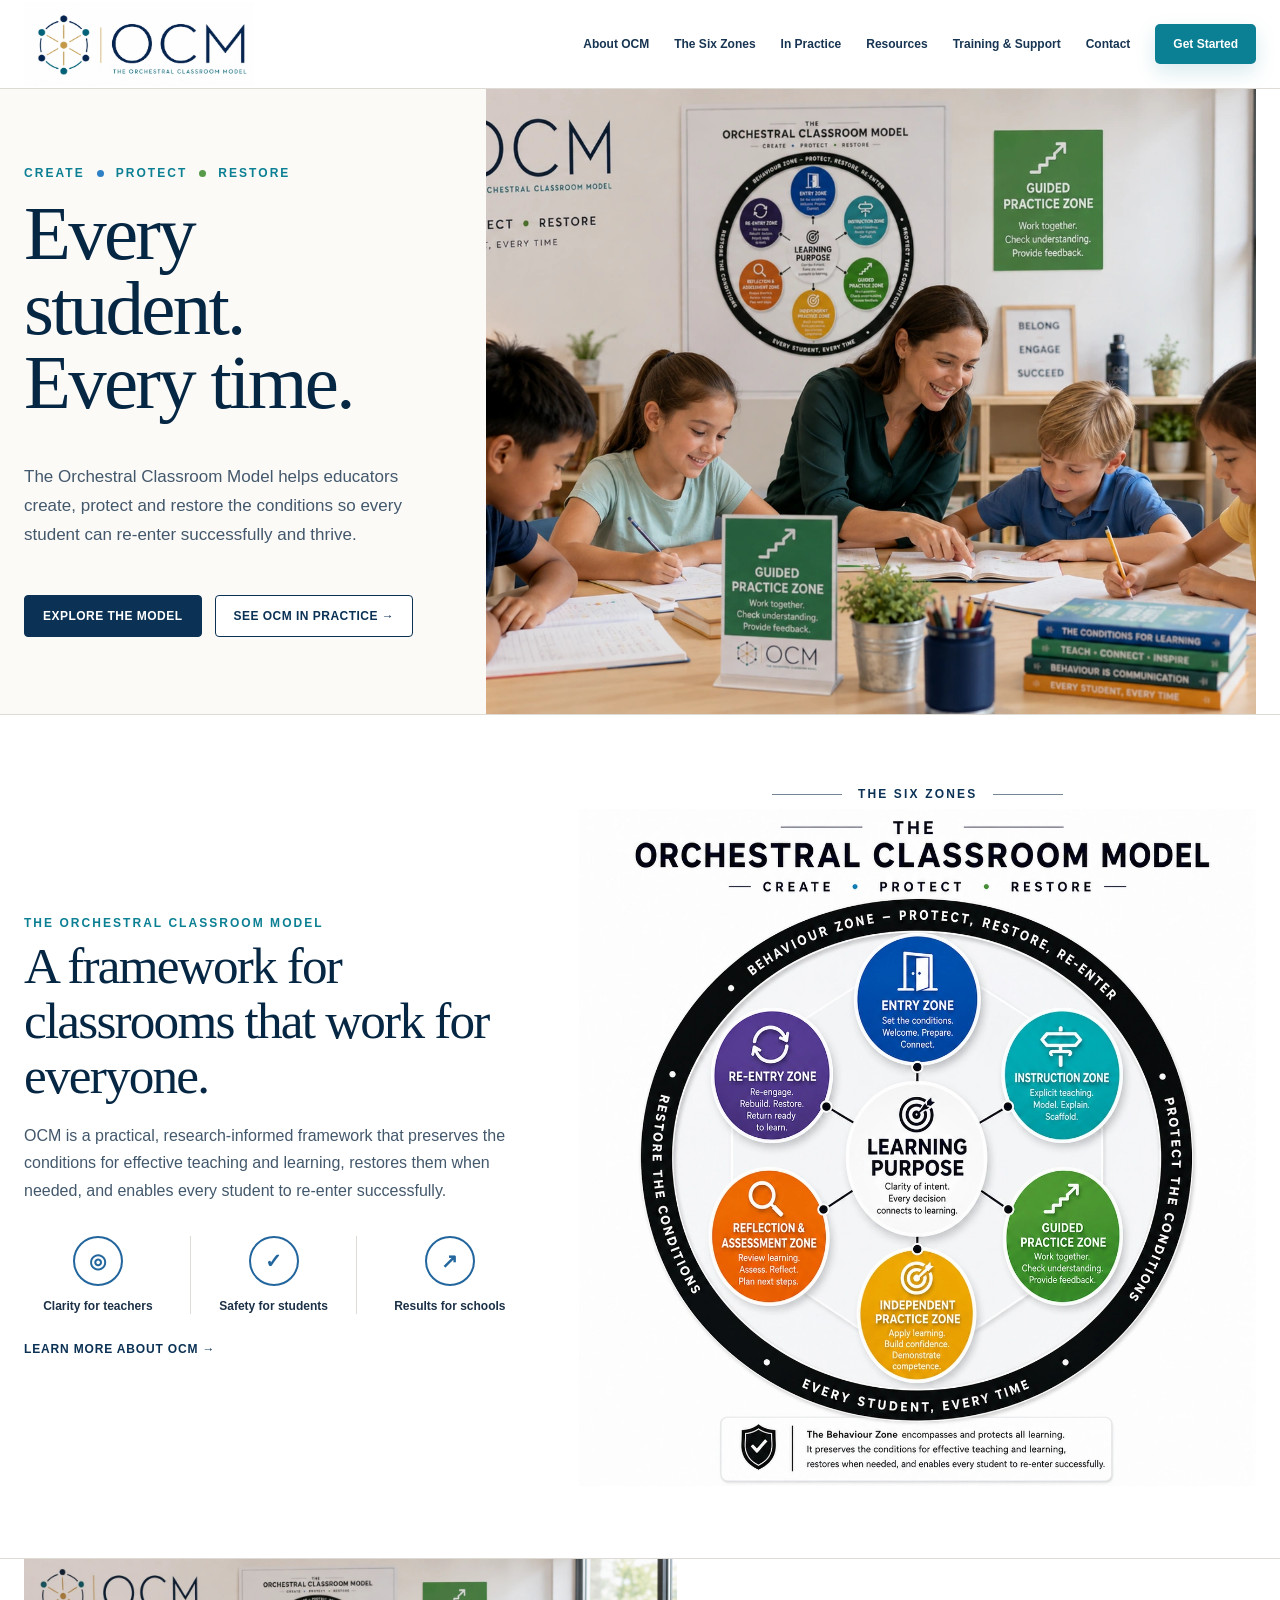
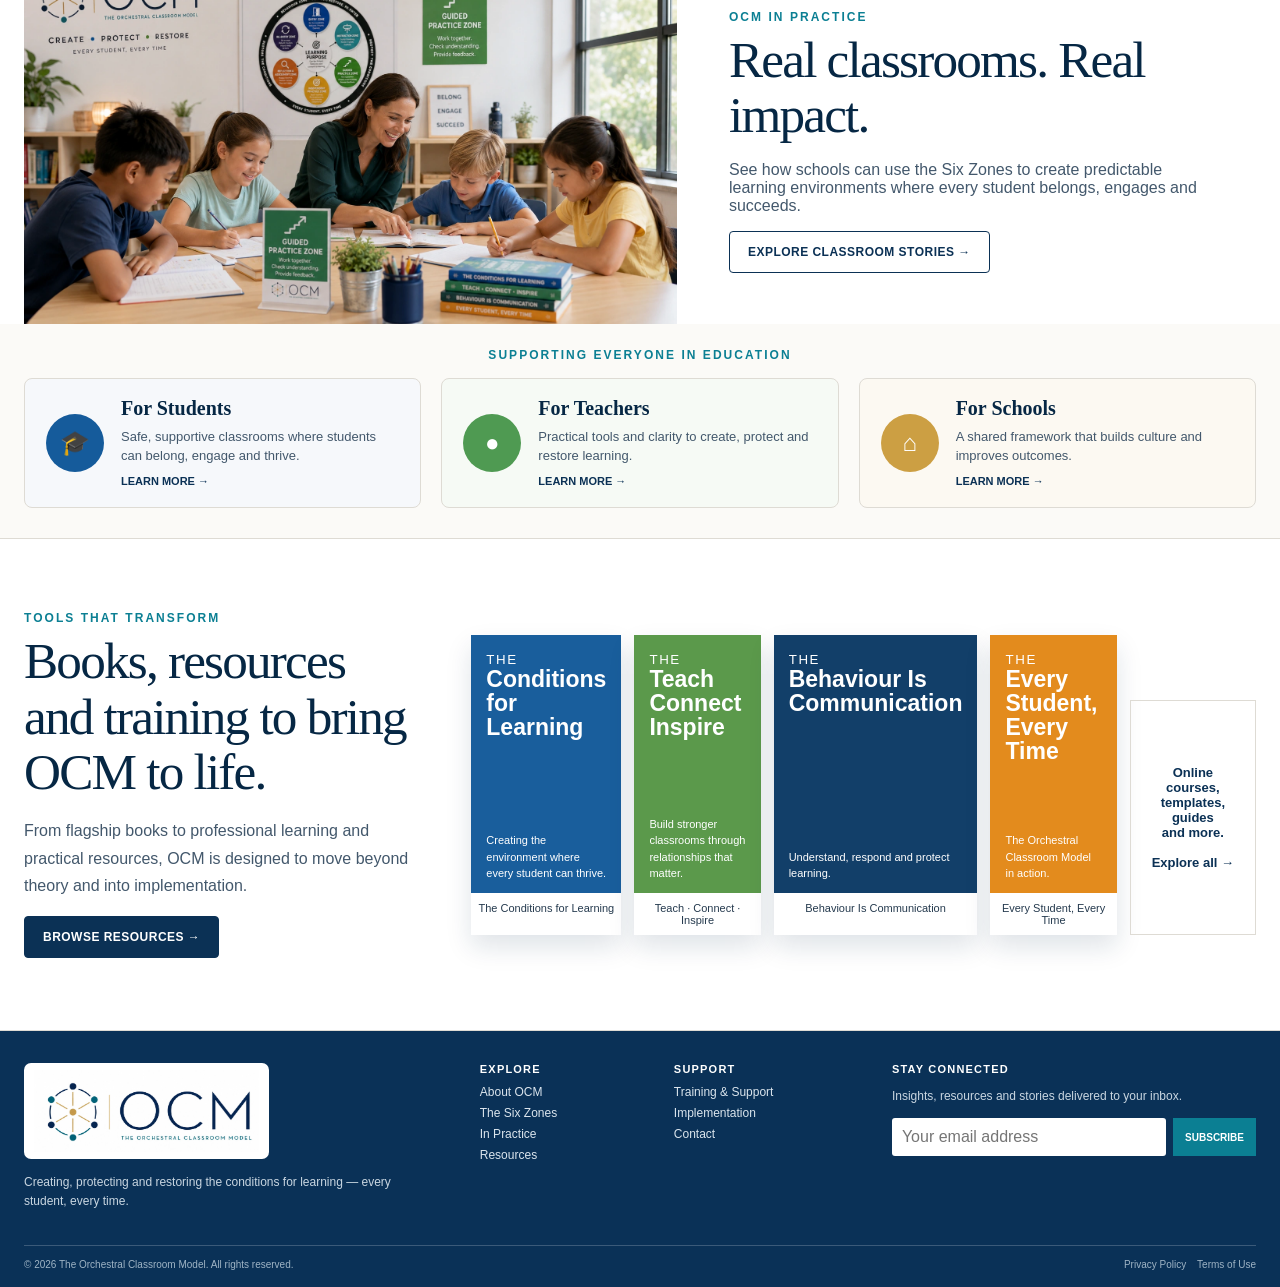
==== index.html @ ce997e11 "Add files via upload" ====
<!doctype html><html lang="en"><head><meta charset="utf-8"><meta name="viewport" content="width=device-width,initial-scale=1"><title>The Orchestral Classroom Model | OCM</title><meta name="description" content="The Orchestral Classroom Model"><link rel="stylesheet" href="styles.css"></head><body><header class="site-header"><div class="shell header-inner"><a class="brand" href="index.html"><img src="assets/logo-lockup.webp" alt="OCM – The Orchestral Classroom Model"></a><nav class="nav"><a href="about.html">About OCM</a><a href="zones.html">The Six Zones</a><a href="practice.html">In Practice</a><a href="resources.html">Resources</a><a href="training.html">Training &amp; Support</a><a href="contact.html">Contact</a><a class="nav-cta" href="contact.html">Get Started</a></nav></div></header><main>
<section class="hero"><div class="shell hero-grid"><div class="hero-copy"><div class="strap"><span>Create</span><i></i><span>Protect</span><i></i><span>Restore</span></div><h1>Every student.<br>Every time.</h1><p>The Orchestral Classroom Model helps educators create, protect and restore the conditions so every student can re-enter successfully and thrive.</p><div class="hero-actions"><a class="btn btn-primary" href="zones.html">Explore the model</a><a class="btn btn-secondary" href="practice.html">See OCM in practice →</a></div></div><div class="hero-image"><img src="assets/classroom.webp" alt="Teacher and students working together in the Guided Practice Zone"></div></div></section>
<section class="section"><div class="shell intro-grid"><div class="copy"><div class="kicker">The Orchestral Classroom Model</div><h2>A framework for classrooms that work for everyone.</h2><p>OCM is a practical, research-informed framework that preserves the conditions for effective teaching and learning, restores them when needed, and enables every student to re-enter successfully.</p><div class="principles"><div class="principle"><div class="round-icon">◎</div><strong>Clarity for teachers</strong></div><div class="principle"><div class="round-icon">✓</div><strong>Safety for students</strong></div><div class="principle"><div class="round-icon">↗</div><strong>Results for schools</strong></div></div><a class="text-link" href="about.html">Learn more about OCM →</a></div><div class="model-panel"><div class="model-title"><span></span>The Six Zones<span></span></div><img src="assets/model.webp" alt="The Orchestral Classroom Model diagram"></div></div></section>
<section class="practice"><div class="shell practice-grid"><div class="practice-image"><img src="assets/classroom.webp" alt="OCM in daily classroom practice"></div><div class="practice-copy"><div class="kicker">OCM in practice</div><h2>Real classrooms. Real impact.</h2><p>See how schools can use the Six Zones to create predictable learning environments where every student belongs, engages and succeeds.</p><a class="btn btn-secondary" href="practice.html">Explore classroom stories →</a></div></div></section>
<section class="audience"><div class="shell"><div class="kicker center-kicker">Supporting everyone in education</div><div class="aud-grid"><article class="aud-card"><div class="aud-icon">🎓</div><div><h3>For Students</h3><p>Safe, supportive classrooms where students can belong, engage and thrive.</p><a href="about.html">Learn more →</a></div></article><article class="aud-card"><div class="aud-icon">●</div><div><h3>For Teachers</h3><p>Practical tools and clarity to create, protect and restore learning.</p><a href="training.html">Learn more →</a></div></article><article class="aud-card"><div class="aud-icon">⌂</div><div><h3>For Schools</h3><p>A shared framework that builds culture and improves outcomes.</p><a href="training.html">Learn more →</a></div></article></div></div></section>
<section class="section"><div class="shell resources-grid"><div class="copy"><div class="kicker">Tools that transform</div><h2>Books, resources and training to bring OCM to life.</h2><p>From flagship books to professional learning and practical resources, OCM is designed to move beyond theory and into implementation.</p><a class="btn btn-primary" href="resources.html">Browse resources →</a></div><div class="books"><div class="book bluebook"><small>The</small><h3>Conditions<br>for Learning</h3><p>Creating the environment where every student can thrive.</p><span>The Conditions for Learning</span></div><div class="book greenbook"><small>The</small><h3>Teach<br>Connect<br>Inspire</h3><p>Build stronger classrooms through relationships that matter.</p><span>Teach · Connect · Inspire</span></div><div class="book navybook"><small>The</small><h3>Behaviour Is<br>Communication</h3><p>Understand, respond and protect learning.</p><span>Behaviour Is Communication</span></div><div class="book orangebook"><small>The</small><h3>Every Student,<br>Every Time</h3><p>The Orchestral Classroom Model in action.</p><span>Every Student, Every Time</span></div><div class="more-card"><strong>Online courses,<br>templates, guides<br>and more.<br><br>Explore all →</strong></div></div></div></section>
</main><footer class="footer"><div class="shell footer-top"><div><div class="footer-brand-logo"><img src="assets/logo-lockup.webp" alt="OCM logo"></div><p>Creating, protecting and restoring the conditions for learning — every student, every time.</p></div><div class="footer-links"><div><h4>Explore</h4><a href="about.html">About OCM</a><a href="zones.html">The Six Zones</a><a href="practice.html">In Practice</a><a href="resources.html">Resources</a></div><div><h4>Support</h4><a href="training.html">Training &amp; Support</a><a href="contact.html">Implementation</a><a href="contact.html">Contact</a></div></div><div><h4>Stay connected</h4><p>Insights, resources and stories delivered to your inbox.</p><div class="subscribe"><input aria-label="Email address" placeholder="Your email address"><button>Subscribe</button></div></div></div><div class="shell footer-bottom"><span>© 2026 The Orchestral Classroom Model. All rights reserved.</span><span>Privacy Policy &nbsp;&nbsp; Terms of Use</span></div></footer><script src="script.js"></script></body></html>
---- styles.css ----
:root{--navy:#0b3155;--navy2:#062744;--teal:#0b7f93;--blue:#155fa5;--green:#579a49;--gold:#c89a35;--orange:#e88722;--purple:#6b49a3;--ink:#1c3147;--body:#43586c;--muted:#6d7e8e;--cream:#faf8f4;--line:#dedbd4;--card:#fff;--max:1240px;--shadow:0 18px 44px rgba(9,44,76,.09)}
*{box-sizing:border-box}html{scroll-behavior:smooth}body{margin:0;font-family:Arial,Helvetica,sans-serif;color:var(--body);background:#fff;-webkit-font-smoothing:antialiased}img{display:block;max-width:100%}a{text-decoration:none;color:inherit}button,input,textarea{font:inherit}.shell{width:min(calc(100% - 48px),var(--max));margin:auto}.site-header{position:sticky;top:0;z-index:50;background:rgba(255,255,255,.97);backdrop-filter:blur(12px);border-bottom:1px solid var(--line)}.header-inner{min-height:88px;display:flex;align-items:center;justify-content:space-between;gap:28px}.brand img{width:230px;height:auto}.nav{display:flex;align-items:center;gap:25px;font-size:12px;font-weight:800;color:#173552}.nav a:hover{color:var(--teal)}.nav-cta{background:var(--teal);color:#fff!important;padding:13px 18px;border-radius:5px;box-shadow:0 8px 20px rgba(11,127,147,.16)}.menu{display:none;border:1px solid var(--line);background:#fff;color:var(--navy);padding:9px 12px;border-radius:6px;font-weight:800}.hero{background:linear-gradient(90deg,#fbfaf7 0 38%,#fff 38%);border-bottom:1px solid var(--line)}.hero-grid{display:grid;grid-template-columns:.75fr 1.25fr;min-height:625px}.hero-copy{display:flex;flex-direction:column;justify-content:center;padding:70px 58px 70px 0}.strap,.kicker{font-size:12px;text-transform:uppercase;letter-spacing:.17em;font-weight:900;color:var(--teal)}.strap{display:flex;gap:12px;align-items:center}.strap i{width:7px;height:7px;border-radius:50%;background:#2f80c5}.strap i:nth-of-type(2){background:var(--green)}h1,h2,h3{color:var(--navy2)}h1,h2{font-family:Georgia,'Times New Roman',serif;font-weight:500;letter-spacing:-.035em}h1{font-size:clamp(58px,6vw,88px);line-height:.97;margin:17px 0 24px}h2{font-size:clamp(38px,4vw,55px);line-height:1.08;margin:8px 0 18px}h3{margin:0 0 8px}.hero-copy p,.lead{font-size:17px;line-height:1.72}.hero-actions{display:flex;gap:13px;margin-top:28px}.btn{display:inline-flex;align-items:center;justify-content:center;gap:8px;padding:13px 18px;border-radius:4px;border:1px solid var(--navy);font-size:12px;font-weight:900;text-transform:uppercase;letter-spacing:.04em}.btn-primary{background:var(--navy);color:#fff}.btn-secondary{background:#fff;color:var(--navy)}.hero-image{overflow:hidden}.hero-image img{width:100%;height:100%;object-fit:cover;object-position:center}.section{padding:72px 0;border-bottom:1px solid var(--line)}.intro-grid{display:grid;grid-template-columns:.85fr 1.15fr;gap:55px;align-items:center}.copy p{font-size:16px;line-height:1.72}.principles{display:grid;grid-template-columns:repeat(3,1fr);margin:32px 0 25px}.principle{text-align:center;padding:0 18px;border-right:1px solid var(--line)}.principle:first-child{padding-left:0}.principle:last-child{border-right:0;padding-right:0}.round-icon{width:50px;height:50px;border:2px solid #23669d;border-radius:50%;display:grid;place-items:center;margin:0 auto 10px;font-weight:900;color:#23669d;font-size:20px}.principle strong{font-size:12px;color:var(--ink)}.text-link{font-size:12px;text-transform:uppercase;letter-spacing:.07em;font-weight:900;color:var(--navy)}.model-panel{text-align:center}.model-title{display:flex;align-items:center;justify-content:center;gap:16px;font-size:12px;text-transform:uppercase;letter-spacing:.18em;font-weight:900;color:var(--navy);margin-bottom:8px}.model-title span{display:block;width:70px;height:1px;background:#758596}.model-panel img{width:min(100%,700px);margin:auto;height:auto}.practice{padding:0;background:#fff}.practice-grid{display:grid;grid-template-columns:1.06fr .94fr;align-items:center}.practice-image{height:365px;overflow:hidden}.practice-image img{width:100%;height:100%;object-fit:cover}.practice-copy{padding:46px 52px}.audience{padding:24px 0 30px;background:#fbfaf7;border-bottom:1px solid var(--line)}.center-kicker{text-align:center;margin-bottom:16px}.aud-grid{display:grid;grid-template-columns:repeat(3,1fr);gap:20px}.aud-card{display:grid;grid-template-columns:auto 1fr;gap:17px;align-items:center;border:1px solid var(--line);border-radius:8px;padding:18px 21px;background:#fff}.aud-card:nth-child(1){background:#f6f8fb}.aud-card:nth-child(2){background:#f6faf5}.aud-card:nth-child(3){background:#fcf9f2}.aud-icon{width:58px;height:58px;border-radius:50%;display:grid;place-items:center;color:#fff;font-size:24px;font-weight:900}.aud-card:nth-child(1) .aud-icon{background:#155b9b}.aud-card:nth-child(2) .aud-icon{background:#4f9a52}.aud-card:nth-child(3) .aud-icon{background:#cc9f43}.aud-card h3{font-family:Georgia,serif;font-size:20px}.aud-card p{font-size:13px;line-height:1.45;margin:0 0 6px}.aud-card a{font-size:11px;text-transform:uppercase;font-weight:900;color:var(--navy)}.resources-grid{display:grid;grid-template-columns:.67fr 1.33fr;gap:52px;align-items:center}.books{display:grid;grid-template-columns:repeat(5,1fr);gap:13px;align-items:end}.book{min-height:300px;padding:17px 15px 13px;color:#fff;display:flex;flex-direction:column;box-shadow:0 12px 24px rgba(14,48,80,.13)}.book h3{color:#fff;font-size:23px;line-height:1.05}.book small{text-transform:uppercase;letter-spacing:.12em}.book p{font-size:11px;line-height:1.5;margin:auto 0 11px}.book span{font-size:11px;text-align:center;background:#fff;color:#253a4e;margin:0 -15px -13px;padding:9px 5px;min-height:42px}.bluebook{background:#195e9c}.greenbook{background:#5b994b}.navybook{background:#123f69}.orangebook{background:#e38b1d}.more-card{min-height:235px;border:1px solid var(--line);display:grid;place-items:center;text-align:center;padding:18px}.more-card strong{font-size:13px;color:var(--navy)}.support{background:#fbfaf7}.support-grid{display:grid;grid-template-columns:.9fr 1.1fr;gap:65px;align-items:center}.support-list{display:grid}.support-list div{display:grid;grid-template-columns:42px 1fr;border-top:1px solid var(--line);padding:15px 0}.support-list b{color:var(--teal)}.subhero{background:#fbfaf7;border-bottom:1px solid var(--line);padding:80px 0 62px}.subhero-inner{max-width:820px}.subhero h1{font-size:clamp(48px,6vw,76px);margin-bottom:17px}.cards-2{display:grid;grid-template-columns:repeat(2,1fr);gap:22px}.content-card{border:1px solid var(--line);border-radius:10px;padding:28px;background:#fff;box-shadow:0 8px 22px rgba(10,43,74,.04)}.zone-grid{display:grid;grid-template-columns:repeat(3,1fr);gap:20px}.zone{border:1px solid var(--line);border-top:5px solid var(--blue);padding:24px;background:#fff}.zone:nth-child(2){border-top-color:#13a8b1}.zone:nth-child(3){border-top-color:#58a349}.zone:nth-child(4){border-top-color:#d6a129}.zone:nth-child(5){border-top-color:#e57135}.zone:nth-child(6){border-top-color:#6a49a4}.zone p{font-size:14px;line-height:1.55}.contact-grid{display:grid;grid-template-columns:.8fr 1.2fr;gap:42px}.contact-form{display:grid;gap:14px}.contact-form input,.contact-form textarea{width:100%;padding:14px;border:1px solid #bfc8d0;border-radius:5px;background:#fff}.contact-form textarea{min-height:160px;resize:vertical}.footer{background:#0a3157;color:#fff;padding:32px 0 17px}.footer-top{display:grid;grid-template-columns:1.12fr 1fr 1fr;gap:48px;align-items:start}.footer-brand-logo{background:#fff;border-radius:7px;padding:7px 10px;width:245px;margin-bottom:14px}.footer-brand-logo img{width:100%;height:auto}.footer p{font-size:12px;line-height:1.6;color:#c9d6e1}.footer-links{display:grid;grid-template-columns:1fr 1fr;gap:24px}.footer h4{font-size:11px;text-transform:uppercase;letter-spacing:.11em;margin:0 0 10px}.footer a{font-size:12px;color:#dbe5ed;display:block;margin:7px 0}.subscribe{display:flex;gap:7px}.subscribe input{flex:1;min-width:0;padding:10px;border:0;border-radius:3px}.subscribe button{border:0;background:var(--teal);color:#fff;padding:10px 12px;font-size:10px;text-transform:uppercase;font-weight:900}.footer-bottom{border-top:1px solid rgba(255,255,255,.2);margin-top:22px;padding-top:13px;display:flex;justify-content:space-between;font-size:10px;color:#9fb4c5}
@media(max-width:1040px){.nav a:not(.nav-cta){display:none}.hero-grid,.intro-grid,.practice-grid,.resources-grid,.support-grid,.footer-top,.contact-grid{grid-template-columns:1fr}.hero{background:#fbfaf7}.hero-copy{padding-right:0}.hero-image{height:480px}.practice-image{height:420px}.books{grid-template-columns:repeat(3,1fr)}.footer-top{gap:28px}.zone-grid{grid-template-columns:repeat(2,1fr)}}
@media(max-width:700px){.shell{width:min(calc(100% - 28px),var(--max))}.header-inner{min-height:76px}.brand img{width:180px}.hero-grid{min-height:auto}.hero-copy{padding:52px 0}.hero h1{font-size:52px}.hero-image{height:340px}.hero-actions{flex-direction:column}.principles,.aud-grid,.books,.zone-grid,.cards-2{grid-template-columns:1fr}.principle{border-right:0;border-bottom:1px solid var(--line);padding:14px 0}.practice-copy{padding:38px 0}.footer-links{grid-template-columns:1fr 1fr}.footer-bottom{flex-direction:column;gap:7px}.subhero{padding:55px 0 45px}}
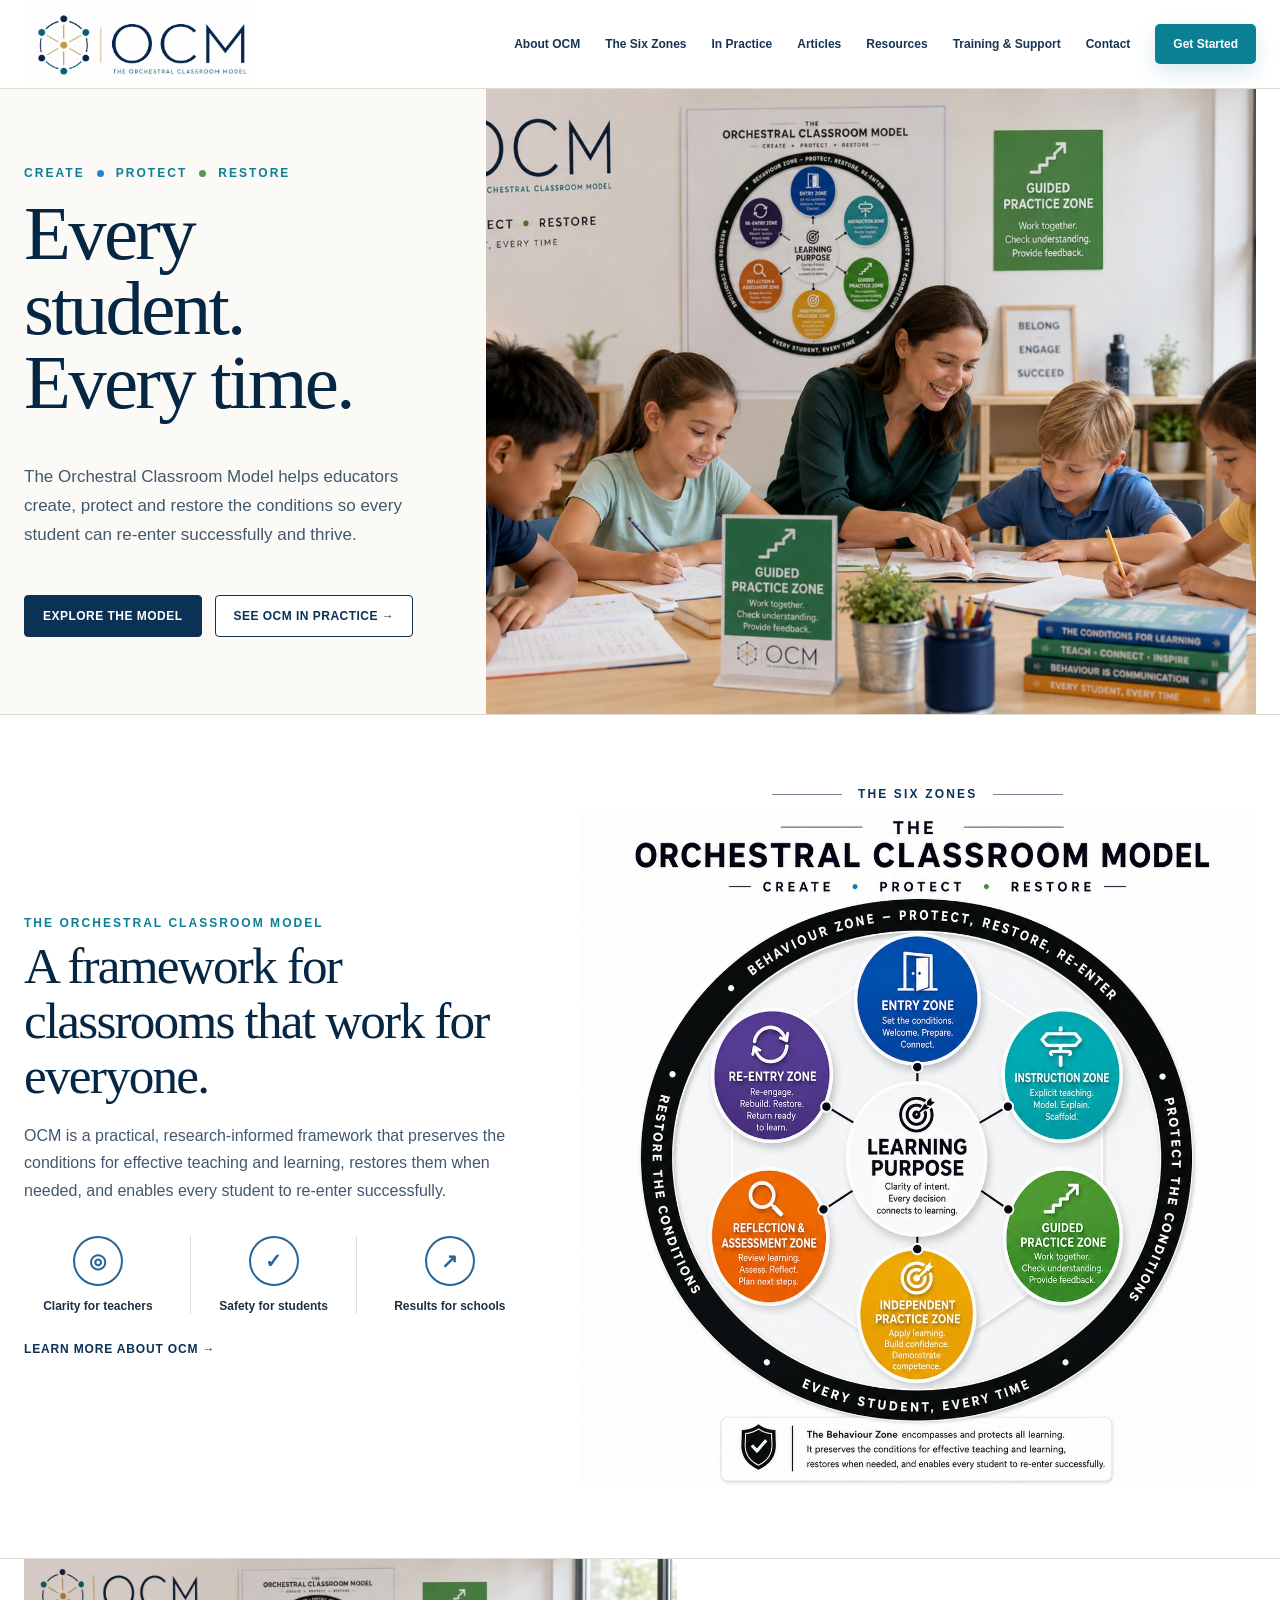
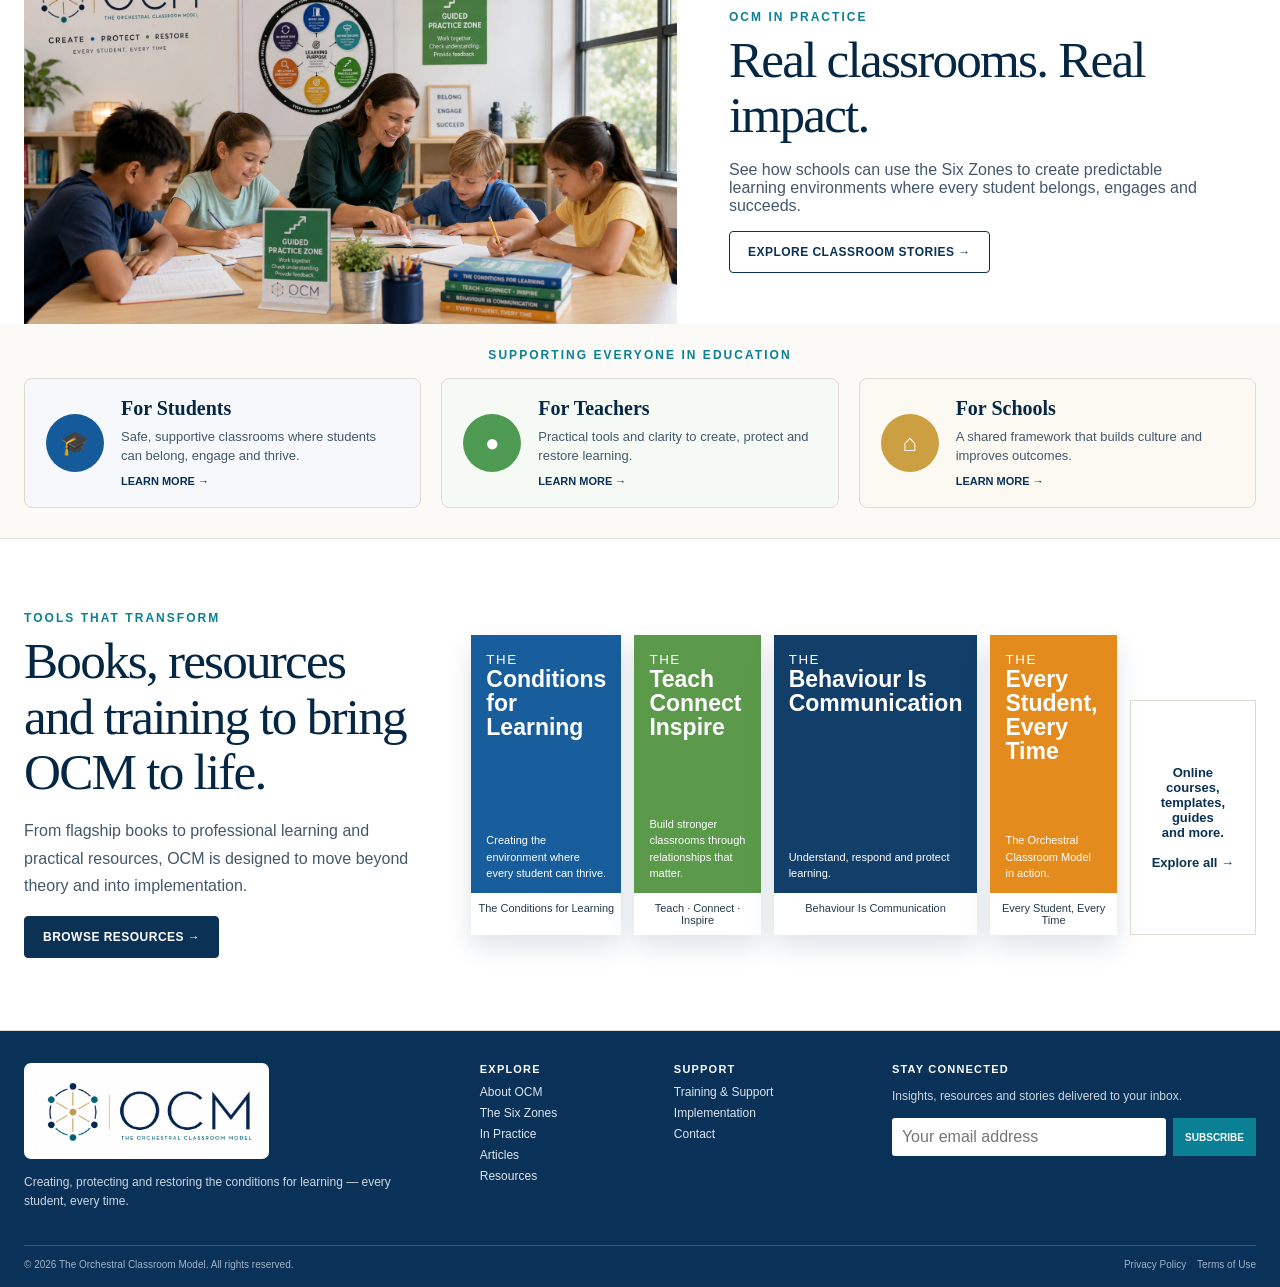
==== commit ff6c963e: "Add Articles to OCM navigation" ====
--- a/index.html
+++ b/index.html
@@ -1,7 +1,7 @@
-<!doctype html><html lang="en"><head><meta charset="utf-8"><meta name="viewport" content="width=device-width,initial-scale=1"><title>The Orchestral Classroom Model | OCM</title><meta name="description" content="The Orchestral Classroom Model"><link rel="stylesheet" href="styles.css"></head><body><header class="site-header"><div class="shell header-inner"><a class="brand" href="index.html"><img src="assets/logo-lockup.webp" alt="OCM – The Orchestral Classroom Model"></a><nav class="nav"><a href="about.html">About OCM</a><a href="zones.html">The Six Zones</a><a href="practice.html">In Practice</a><a href="resources.html">Resources</a><a href="training.html">Training &amp; Support</a><a href="contact.html">Contact</a><a class="nav-cta" href="contact.html">Get Started</a></nav></div></header><main>
+<!doctype html><html lang="en"><head><meta charset="utf-8"><meta name="viewport" content="width=device-width,initial-scale=1"><title>The Orchestral Classroom Model | OCM</title><meta name="description" content="The Orchestral Classroom Model"><link rel="stylesheet" href="styles.css"></head><body><header class="site-header"><div class="shell header-inner"><a class="brand" href="index.html"><img src="assets/logo-lockup.webp" alt="OCM – The Orchestral Classroom Model"></a><nav class="nav"><a href="about.html">About OCM</a><a href="zones.html">The Six Zones</a><a href="practice.html">In Practice</a><a href="articles.html">Articles</a><a href="resources.html">Resources</a><a href="training.html">Training &amp; Support</a><a href="contact.html">Contact</a><a class="nav-cta" href="contact.html">Get Started</a></nav></div></header><main>
 <section class="hero"><div class="shell hero-grid"><div class="hero-copy"><div class="strap"><span>Create</span><i></i><span>Protect</span><i></i><span>Restore</span></div><h1>Every student.<br>Every time.</h1><p>The Orchestral Classroom Model helps educators create, protect and restore the conditions so every student can re-enter successfully and thrive.</p><div class="hero-actions"><a class="btn btn-primary" href="zones.html">Explore the model</a><a class="btn btn-secondary" href="practice.html">See OCM in practice →</a></div></div><div class="hero-image"><img src="assets/classroom.webp" alt="Teacher and students working together in the Guided Practice Zone"></div></div></section>
 <section class="section"><div class="shell intro-grid"><div class="copy"><div class="kicker">The Orchestral Classroom Model</div><h2>A framework for classrooms that work for everyone.</h2><p>OCM is a practical, research-informed framework that preserves the conditions for effective teaching and learning, restores them when needed, and enables every student to re-enter successfully.</p><div class="principles"><div class="principle"><div class="round-icon">◎</div><strong>Clarity for teachers</strong></div><div class="principle"><div class="round-icon">✓</div><strong>Safety for students</strong></div><div class="principle"><div class="round-icon">↗</div><strong>Results for schools</strong></div></div><a class="text-link" href="about.html">Learn more about OCM →</a></div><div class="model-panel"><div class="model-title"><span></span>The Six Zones<span></span></div><img src="assets/model.webp" alt="The Orchestral Classroom Model diagram"></div></div></section>
 <section class="practice"><div class="shell practice-grid"><div class="practice-image"><img src="assets/classroom.webp" alt="OCM in daily classroom practice"></div><div class="practice-copy"><div class="kicker">OCM in practice</div><h2>Real classrooms. Real impact.</h2><p>See how schools can use the Six Zones to create predictable learning environments where every student belongs, engages and succeeds.</p><a class="btn btn-secondary" href="practice.html">Explore classroom stories →</a></div></div></section>
 <section class="audience"><div class="shell"><div class="kicker center-kicker">Supporting everyone in education</div><div class="aud-grid"><article class="aud-card"><div class="aud-icon">🎓</div><div><h3>For Students</h3><p>Safe, supportive classrooms where students can belong, engage and thrive.</p><a href="about.html">Learn more →</a></div></article><article class="aud-card"><div class="aud-icon">●</div><div><h3>For Teachers</h3><p>Practical tools and clarity to create, protect and restore learning.</p><a href="training.html">Learn more →</a></div></article><article class="aud-card"><div class="aud-icon">⌂</div><div><h3>For Schools</h3><p>A shared framework that builds culture and improves outcomes.</p><a href="training.html">Learn more →</a></div></article></div></div></section>
 <section class="section"><div class="shell resources-grid"><div class="copy"><div class="kicker">Tools that transform</div><h2>Books, resources and training to bring OCM to life.</h2><p>From flagship books to professional learning and practical resources, OCM is designed to move beyond theory and into implementation.</p><a class="btn btn-primary" href="resources.html">Browse resources →</a></div><div class="books"><div class="book bluebook"><small>The</small><h3>Conditions<br>for Learning</h3><p>Creating the environment where every student can thrive.</p><span>The Conditions for Learning</span></div><div class="book greenbook"><small>The</small><h3>Teach<br>Connect<br>Inspire</h3><p>Build stronger classrooms through relationships that matter.</p><span>Teach · Connect · Inspire</span></div><div class="book navybook"><small>The</small><h3>Behaviour Is<br>Communication</h3><p>Understand, respond and protect learning.</p><span>Behaviour Is Communication</span></div><div class="book orangebook"><small>The</small><h3>Every Student,<br>Every Time</h3><p>The Orchestral Classroom Model in action.</p><span>Every Student, Every Time</span></div><div class="more-card"><strong>Online courses,<br>templates, guides<br>and more.<br><br>Explore all →</strong></div></div></div></section>
-</main><footer class="footer"><div class="shell footer-top"><div><div class="footer-brand-logo"><img src="assets/logo-lockup.webp" alt="OCM logo"></div><p>Creating, protecting and restoring the conditions for learning — every student, every time.</p></div><div class="footer-links"><div><h4>Explore</h4><a href="about.html">About OCM</a><a href="zones.html">The Six Zones</a><a href="practice.html">In Practice</a><a href="resources.html">Resources</a></div><div><h4>Support</h4><a href="training.html">Training &amp; Support</a><a href="contact.html">Implementation</a><a href="contact.html">Contact</a></div></div><div><h4>Stay connected</h4><p>Insights, resources and stories delivered to your inbox.</p><div class="subscribe"><input aria-label="Email address" placeholder="Your email address"><button>Subscribe</button></div></div></div><div class="shell footer-bottom"><span>© 2026 The Orchestral Classroom Model. All rights reserved.</span><span>Privacy Policy &nbsp;&nbsp; Terms of Use</span></div></footer><script src="script.js"></script></body></html>+</main><footer class="footer"><div class="shell footer-top"><div><div class="footer-brand-logo"><img src="assets/logo-lockup.webp" alt="OCM logo"></div><p>Creating, protecting and restoring the conditions for learning — every student, every time.</p></div><div class="footer-links"><div><h4>Explore</h4><a href="about.html">About OCM</a><a href="zones.html">The Six Zones</a><a href="practice.html">In Practice</a><a href="articles.html">Articles</a><a href="resources.html">Resources</a></div><div><h4>Support</h4><a href="training.html">Training &amp; Support</a><a href="contact.html">Implementation</a><a href="contact.html">Contact</a></div></div><div><h4>Stay connected</h4><p>Insights, resources and stories delivered to your inbox.</p><div class="subscribe"><input aria-label="Email address" placeholder="Your email address"><button>Subscribe</button></div></div></div><div class="shell footer-bottom"><span>© 2026 The Orchestral Classroom Model. All rights reserved.</span><span>Privacy Policy &nbsp;&nbsp; Terms of Use</span></div></footer><script src="script.js"></script></body></html>
--- a/styles.css
+++ b/styles.css
@@ -1,4 +1,4 @@
 :root{--navy:#0b3155;--navy2:#062744;--teal:#0b7f93;--blue:#155fa5;--green:#579a49;--gold:#c89a35;--orange:#e88722;--purple:#6b49a3;--ink:#1c3147;--body:#43586c;--muted:#6d7e8e;--cream:#faf8f4;--line:#dedbd4;--card:#fff;--max:1240px;--shadow:0 18px 44px rgba(9,44,76,.09)}
-*{box-sizing:border-box}html{scroll-behavior:smooth}body{margin:0;font-family:Arial,Helvetica,sans-serif;color:var(--body);background:#fff;-webkit-font-smoothing:antialiased}img{display:block;max-width:100%}a{text-decoration:none;color:inherit}button,input,textarea{font:inherit}.shell{width:min(calc(100% - 48px),var(--max));margin:auto}.site-header{position:sticky;top:0;z-index:50;background:rgba(255,255,255,.97);backdrop-filter:blur(12px);border-bottom:1px solid var(--line)}.header-inner{min-height:88px;display:flex;align-items:center;justify-content:space-between;gap:28px}.brand img{width:230px;height:auto}.nav{display:flex;align-items:center;gap:25px;font-size:12px;font-weight:800;color:#173552}.nav a:hover{color:var(--teal)}.nav-cta{background:var(--teal);color:#fff!important;padding:13px 18px;border-radius:5px;box-shadow:0 8px 20px rgba(11,127,147,.16)}.menu{display:none;border:1px solid var(--line);background:#fff;color:var(--navy);padding:9px 12px;border-radius:6px;font-weight:800}.hero{background:linear-gradient(90deg,#fbfaf7 0 38%,#fff 38%);border-bottom:1px solid var(--line)}.hero-grid{display:grid;grid-template-columns:.75fr 1.25fr;min-height:625px}.hero-copy{display:flex;flex-direction:column;justify-content:center;padding:70px 58px 70px 0}.strap,.kicker{font-size:12px;text-transform:uppercase;letter-spacing:.17em;font-weight:900;color:var(--teal)}.strap{display:flex;gap:12px;align-items:center}.strap i{width:7px;height:7px;border-radius:50%;background:#2f80c5}.strap i:nth-of-type(2){background:var(--green)}h1,h2,h3{color:var(--navy2)}h1,h2{font-family:Georgia,'Times New Roman',serif;font-weight:500;letter-spacing:-.035em}h1{font-size:clamp(58px,6vw,88px);line-height:.97;margin:17px 0 24px}h2{font-size:clamp(38px,4vw,55px);line-height:1.08;margin:8px 0 18px}h3{margin:0 0 8px}.hero-copy p,.lead{font-size:17px;line-height:1.72}.hero-actions{display:flex;gap:13px;margin-top:28px}.btn{display:inline-flex;align-items:center;justify-content:center;gap:8px;padding:13px 18px;border-radius:4px;border:1px solid var(--navy);font-size:12px;font-weight:900;text-transform:uppercase;letter-spacing:.04em}.btn-primary{background:var(--navy);color:#fff}.btn-secondary{background:#fff;color:var(--navy)}.hero-image{overflow:hidden}.hero-image img{width:100%;height:100%;object-fit:cover;object-position:center}.section{padding:72px 0;border-bottom:1px solid var(--line)}.intro-grid{display:grid;grid-template-columns:.85fr 1.15fr;gap:55px;align-items:center}.copy p{font-size:16px;line-height:1.72}.principles{display:grid;grid-template-columns:repeat(3,1fr);margin:32px 0 25px}.principle{text-align:center;padding:0 18px;border-right:1px solid var(--line)}.principle:first-child{padding-left:0}.principle:last-child{border-right:0;padding-right:0}.round-icon{width:50px;height:50px;border:2px solid #23669d;border-radius:50%;display:grid;place-items:center;margin:0 auto 10px;font-weight:900;color:#23669d;font-size:20px}.principle strong{font-size:12px;color:var(--ink)}.text-link{font-size:12px;text-transform:uppercase;letter-spacing:.07em;font-weight:900;color:var(--navy)}.model-panel{text-align:center}.model-title{display:flex;align-items:center;justify-content:center;gap:16px;font-size:12px;text-transform:uppercase;letter-spacing:.18em;font-weight:900;color:var(--navy);margin-bottom:8px}.model-title span{display:block;width:70px;height:1px;background:#758596}.model-panel img{width:min(100%,700px);margin:auto;height:auto}.practice{padding:0;background:#fff}.practice-grid{display:grid;grid-template-columns:1.06fr .94fr;align-items:center}.practice-image{height:365px;overflow:hidden}.practice-image img{width:100%;height:100%;object-fit:cover}.practice-copy{padding:46px 52px}.audience{padding:24px 0 30px;background:#fbfaf7;border-bottom:1px solid var(--line)}.center-kicker{text-align:center;margin-bottom:16px}.aud-grid{display:grid;grid-template-columns:repeat(3,1fr);gap:20px}.aud-card{display:grid;grid-template-columns:auto 1fr;gap:17px;align-items:center;border:1px solid var(--line);border-radius:8px;padding:18px 21px;background:#fff}.aud-card:nth-child(1){background:#f6f8fb}.aud-card:nth-child(2){background:#f6faf5}.aud-card:nth-child(3){background:#fcf9f2}.aud-icon{width:58px;height:58px;border-radius:50%;display:grid;place-items:center;color:#fff;font-size:24px;font-weight:900}.aud-card:nth-child(1) .aud-icon{background:#155b9b}.aud-card:nth-child(2) .aud-icon{background:#4f9a52}.aud-card:nth-child(3) .aud-icon{background:#cc9f43}.aud-card h3{font-family:Georgia,serif;font-size:20px}.aud-card p{font-size:13px;line-height:1.45;margin:0 0 6px}.aud-card a{font-size:11px;text-transform:uppercase;font-weight:900;color:var(--navy)}.resources-grid{display:grid;grid-template-columns:.67fr 1.33fr;gap:52px;align-items:center}.books{display:grid;grid-template-columns:repeat(5,1fr);gap:13px;align-items:end}.book{min-height:300px;padding:17px 15px 13px;color:#fff;display:flex;flex-direction:column;box-shadow:0 12px 24px rgba(14,48,80,.13)}.book h3{color:#fff;font-size:23px;line-height:1.05}.book small{text-transform:uppercase;letter-spacing:.12em}.book p{font-size:11px;line-height:1.5;margin:auto 0 11px}.book span{font-size:11px;text-align:center;background:#fff;color:#253a4e;margin:0 -15px -13px;padding:9px 5px;min-height:42px}.bluebook{background:#195e9c}.greenbook{background:#5b994b}.navybook{background:#123f69}.orangebook{background:#e38b1d}.more-card{min-height:235px;border:1px solid var(--line);display:grid;place-items:center;text-align:center;padding:18px}.more-card strong{font-size:13px;color:var(--navy)}.support{background:#fbfaf7}.support-grid{display:grid;grid-template-columns:.9fr 1.1fr;gap:65px;align-items:center}.support-list{display:grid}.support-list div{display:grid;grid-template-columns:42px 1fr;border-top:1px solid var(--line);padding:15px 0}.support-list b{color:var(--teal)}.subhero{background:#fbfaf7;border-bottom:1px solid var(--line);padding:80px 0 62px}.subhero-inner{max-width:820px}.subhero h1{font-size:clamp(48px,6vw,76px);margin-bottom:17px}.cards-2{display:grid;grid-template-columns:repeat(2,1fr);gap:22px}.content-card{border:1px solid var(--line);border-radius:10px;padding:28px;background:#fff;box-shadow:0 8px 22px rgba(10,43,74,.04)}.zone-grid{display:grid;grid-template-columns:repeat(3,1fr);gap:20px}.zone{border:1px solid var(--line);border-top:5px solid var(--blue);padding:24px;background:#fff}.zone:nth-child(2){border-top-color:#13a8b1}.zone:nth-child(3){border-top-color:#58a349}.zone:nth-child(4){border-top-color:#d6a129}.zone:nth-child(5){border-top-color:#e57135}.zone:nth-child(6){border-top-color:#6a49a4}.zone p{font-size:14px;line-height:1.55}.contact-grid{display:grid;grid-template-columns:.8fr 1.2fr;gap:42px}.contact-form{display:grid;gap:14px}.contact-form input,.contact-form textarea{width:100%;padding:14px;border:1px solid #bfc8d0;border-radius:5px;background:#fff}.contact-form textarea{min-height:160px;resize:vertical}.footer{background:#0a3157;color:#fff;padding:32px 0 17px}.footer-top{display:grid;grid-template-columns:1.12fr 1fr 1fr;gap:48px;align-items:start}.footer-brand-logo{background:#fff;border-radius:7px;padding:7px 10px;width:245px;margin-bottom:14px}.footer-brand-logo img{width:100%;height:auto}.footer p{font-size:12px;line-height:1.6;color:#c9d6e1}.footer-links{display:grid;grid-template-columns:1fr 1fr;gap:24px}.footer h4{font-size:11px;text-transform:uppercase;letter-spacing:.11em;margin:0 0 10px}.footer a{font-size:12px;color:#dbe5ed;display:block;margin:7px 0}.subscribe{display:flex;gap:7px}.subscribe input{flex:1;min-width:0;padding:10px;border:0;border-radius:3px}.subscribe button{border:0;background:var(--teal);color:#fff;padding:10px 12px;font-size:10px;text-transform:uppercase;font-weight:900}.footer-bottom{border-top:1px solid rgba(255,255,255,.2);margin-top:22px;padding-top:13px;display:flex;justify-content:space-between;font-size:10px;color:#9fb4c5}
+*{box-sizing:border-box}html{scroll-behavior:smooth}body{margin:0;font-family:Arial,Helvetica,sans-serif;color:var(--body);background:#fff;-webkit-font-smoothing:antialiased}img{display:block;max-width:100%}a{text-decoration:none;color:inherit}button,input,textarea{font:inherit}.shell{width:min(calc(100% - 48px),var(--max));margin:auto}.site-header{position:sticky;top:0;z-index:50;background:rgba(255,255,255,.97);backdrop-filter:blur(12px);border-bottom:1px solid var(--line)}.header-inner{min-height:88px;display:flex;align-items:center;justify-content:space-between;gap:28px}.brand img{width:230px;height:auto}.nav{display:flex;align-items:center;gap:25px;font-size:12px;font-weight:800;color:#173552}.nav a:hover{color:var(--teal)}.nav-cta{background:var(--teal);color:#fff!important;padding:13px 18px;border-radius:5px;box-shadow:0 8px 20px rgba(11,127,147,.16)}.menu{display:none;border:1px solid var(--line);background:#fff;color:var(--navy);padding:9px 12px;border-radius:6px;font-weight:800}.hero{background:linear-gradient(90deg,#fbfaf7 0 38%,#fff 38%);border-bottom:1px solid var(--line)}.hero-grid{display:grid;grid-template-columns:.75fr 1.25fr;min-height:625px}.hero-copy{display:flex;flex-direction:column;justify-content:center;padding:70px 58px 70px 0}.strap,.kicker{font-size:12px;text-transform:uppercase;letter-spacing:.17em;font-weight:900;color:var(--teal)}.strap{display:flex;gap:12px;align-items:center}.strap i{width:7px;height:7px;border-radius:50%;background:#2f80c5}.strap i:nth-of-type(2){background:var(--green)}h1,h2,h3{color:var(--navy2)}h1,h2{font-family:Georgia,'Times New Roman',serif;font-weight:500;letter-spacing:-.035em}h1{font-size:clamp(58px,6vw,88px);line-height:.97;margin:17px 0 24px}h2{font-size:clamp(38px,4vw,55px);line-height:1.08;margin:8px 0 18px}h3{margin:0 0 8px}.hero-copy p,.lead{font-size:17px;line-height:1.72}.hero-actions{display:flex;gap:13px;margin-top:28px}.btn{display:inline-flex;align-items:center;justify-content:center;gap:8px;padding:13px 18px;border-radius:4px;border:1px solid var(--navy);font-size:12px;font-weight:900;text-transform:uppercase;letter-spacing:.04em}.btn-primary{background:var(--navy);color:#fff}.btn-secondary{background:#fff;color:var(--navy)}.hero-image{overflow:hidden}.hero-image img{width:100%;height:100%;object-fit:cover;object-position:center}.section{padding:72px 0;border-bottom:1px solid var(--line)}.intro-grid{display:grid;grid-template-columns:.85fr 1.15fr;gap:55px;align-items:center}.copy p{font-size:16px;line-height:1.72}.principles{display:grid;grid-template-columns:repeat(3,1fr);margin:32px 0 25px}.principle{text-align:center;padding:0 18px;border-right:1px solid var(--line)}.principle:first-child{padding-left:0}.principle:last-child{border-right:0;padding-right:0}.round-icon{width:50px;height:50px;border:2px solid #23669d;border-radius:50%;display:grid;place-items:center;margin:0 auto 10px;font-weight:900;color:#23669d;font-size:20px}.principle strong{font-size:12px;color:var(--ink)}.text-link{font-size:12px;text-transform:uppercase;letter-spacing:.07em;font-weight:900;color:var(--navy)}.model-panel{text-align:center}.model-title{display:flex;align-items:center;justify-content:center;gap:16px;font-size:12px;text-transform:uppercase;letter-spacing:.18em;font-weight:900;color:var(--navy);margin-bottom:8px}.model-title span{display:block;width:70px;height:1px;background:#758596}.model-panel img{width:min(100%,700px);margin:auto;height:auto}.practice{padding:0;background:#fff}.practice-grid{display:grid;grid-template-columns:1.06fr .94fr;align-items:center}.practice-image{height:365px;overflow:hidden}.practice-image img{width:100%;height:100%;object-fit:cover}.practice-copy{padding:46px 52px}.audience{padding:24px 0 30px;background:#fbfaf7;border-bottom:1px solid var(--line)}.center-kicker{text-align:center;margin-bottom:16px}.aud-grid{display:grid;grid-template-columns:repeat(3,1fr);gap:20px}.aud-card{display:grid;grid-template-columns:auto 1fr;gap:17px;align-items:center;border:1px solid var(--line);border-radius:8px;padding:18px 21px;background:#fff}.aud-card:nth-child(1){background:#f6f8fb}.aud-card:nth-child(2){background:#f6faf5}.aud-card:nth-child(3){background:#fcf9f2}.aud-icon{width:58px;height:58px;border-radius:50%;display:grid;place-items:center;color:#fff;font-size:24px;font-weight:900}.aud-card:nth-child(1) .aud-icon{background:#155b9b}.aud-card:nth-child(2) .aud-icon{background:#4f9a52}.aud-card:nth-child(3) .aud-icon{background:#cc9f43}.aud-card h3{font-family:Georgia,serif;font-size:20px}.aud-card p{font-size:13px;line-height:1.45;margin:0 0 6px}.aud-card a{font-size:11px;text-transform:uppercase;font-weight:900;color:var(--navy)}.resources-grid{display:grid;grid-template-columns:.67fr 1.33fr;gap:52px;align-items:center}.books{display:grid;grid-template-columns:repeat(5,1fr);gap:13px;align-items:end}.book{min-height:300px;padding:17px 15px 13px;color:#fff;display:flex;flex-direction:column;box-shadow:0 12px 24px rgba(14,48,80,.13)}.book h3{color:#fff;font-size:23px;line-height:1.05}.book small{text-transform:uppercase;letter-spacing:.12em}.book p{font-size:11px;line-height:1.5;margin:auto 0 11px}.book span{font-size:11px;text-align:center;background:#fff;color:#253a4e;margin:0 -15px -13px;padding:9px 5px;min-height:42px}.bluebook{background:#195e9c}.greenbook{background:#5b994b}.navybook{background:#123f69}.orangebook{background:#e38b1d}.more-card{min-height:235px;border:1px solid var(--line);display:grid;place-items:center;text-align:center;padding:18px}.more-card strong{font-size:13px;color:var(--navy)}.support{background:#fbfaf7}.support-grid{display:grid;grid-template-columns:.9fr 1.1fr;gap:65px;align-items:center}.support-list{display:grid}.support-list div{display:grid;grid-template-columns:42px 1fr;border-top:1px solid var(--line);padding:15px 0}.support-list b{color:var(--teal)}.subhero{background:#fbfaf7;border-bottom:1px solid var(--line);padding:80px 0 62px}.subhero-inner{max-width:820px}.subhero h1{font-size:clamp(48px,6vw,76px);margin-bottom:17px}.cards-2{display:grid;grid-template-columns:repeat(2,1fr);gap:22px}.content-card{border:1px solid var(--line);border-radius:10px;padding:28px;background:#fff;box-shadow:0 8px 22px rgba(10,43,74,.04)}.zone-grid{display:grid;grid-template-columns:repeat(3,1fr);gap:20px}.zone{border:1px solid var(--line);border-top:5px solid var(--blue);padding:24px;background:#fff}.zone:nth-child(2){border-top-color:#13a8b1}.zone:nth-child(3){border-top-color:#58a349}.zone:nth-child(4){border-top-color:#d6a129}.zone:nth-child(5){border-top-color:#e57135}.zone:nth-child(6){border-top-color:#6a49a4}.zone p{font-size:14px;line-height:1.55}.contact-grid{display:grid;grid-template-columns:.8fr 1.2fr;gap:42px}.contact-form{display:grid;gap:14px}.contact-form input,.contact-form textarea{width:100%;padding:14px;border:1px solid #bfc8d0;border-radius:5px;background:#fff}.contact-form textarea{min-height:160px;resize:vertical}.footer{background:#0a3157;color:#fff;padding:32px 0 17px}.footer-top{display:grid;grid-template-columns:1.12fr 1fr 1fr;gap:48px;align-items:start}.footer-brand-logo{background:#fff;border-radius:7px;padding:7px 10px;width:245px;margin-bottom:14px}.footer-brand-logo img{width:100%;height:auto}.footer p{font-size:12px;line-height:1.6;color:#c9d6e1}.footer-links{display:grid;grid-template-columns:1fr 1fr;gap:24px}.footer h4{font-size:11px;text-transform:uppercase;letter-spacing:.11em;margin:0 0 10px}.footer a{font-size:12px;color:#dbe5ed;display:block;margin:7px 0}.subscribe{display:flex;gap:7px}.subscribe input{flex:1;min-width:0;padding:10px;border:0;border-radius:3px}.subscribe button{border:0;background:var(--teal);color:#fff;padding:10px 12px;font-size:10px;text-transform:uppercase;font-weight:900}.footer-bottom{border-top:1px solid rgba(255,255,255,.2);margin-top:22px;padding-top:13px;display:flex;justify-content:space-between;font-size:10px;color:#9fb4c5}.content-list{display:grid;gap:24px}.content-list-card{display:grid;grid-template-columns:220px 1fr;gap:24px;border:1px solid var(--line);border-radius:10px;padding:18px;background:#fff;box-shadow:0 8px 22px rgba(10,43,74,.04)}.content-list-card>img{width:220px;height:150px;object-fit:cover;border-radius:7px}.content-list-card h3{font-family:Georgia,serif;font-size:28px;margin:5px 0 8px}.content-list-card p{line-height:1.6;margin:0 0 12px}.content-meta{font-size:11px;text-transform:uppercase;letter-spacing:.08em;color:var(--teal);font-weight:900}.empty-state{border:1px dashed var(--line);padding:28px;border-radius:8px;color:var(--muted);background:#fbfaf7}.article-shell{max-width:860px}.article-shell h1{font-size:clamp(44px,6vw,72px)}.article-hero-image{width:100%;max-height:480px;object-fit:cover;border-radius:10px;margin:28px 0}.article-body{font-size:17px;line-height:1.75}.article-body h2{font-size:36px;margin-top:40px}.article-body h3{font-size:24px;margin-top:30px}.article-body a{color:var(--teal);text-decoration:underline}
 @media(max-width:1040px){.nav a:not(.nav-cta){display:none}.hero-grid,.intro-grid,.practice-grid,.resources-grid,.support-grid,.footer-top,.contact-grid{grid-template-columns:1fr}.hero{background:#fbfaf7}.hero-copy{padding-right:0}.hero-image{height:480px}.practice-image{height:420px}.books{grid-template-columns:repeat(3,1fr)}.footer-top{gap:28px}.zone-grid{grid-template-columns:repeat(2,1fr)}}
-@media(max-width:700px){.shell{width:min(calc(100% - 28px),var(--max))}.header-inner{min-height:76px}.brand img{width:180px}.hero-grid{min-height:auto}.hero-copy{padding:52px 0}.hero h1{font-size:52px}.hero-image{height:340px}.hero-actions{flex-direction:column}.principles,.aud-grid,.books,.zone-grid,.cards-2{grid-template-columns:1fr}.principle{border-right:0;border-bottom:1px solid var(--line);padding:14px 0}.practice-copy{padding:38px 0}.footer-links{grid-template-columns:1fr 1fr}.footer-bottom{flex-direction:column;gap:7px}.subhero{padding:55px 0 45px}}
+@media(max-width:700px){.shell{width:min(calc(100% - 28px),var(--max))}.header-inner{min-height:76px}.brand img{width:180px}.hero-grid{min-height:auto}.hero-copy{padding:52px 0}.hero h1{font-size:52px}.hero-image{height:340px}.hero-actions{flex-direction:column}.principles,.aud-grid,.books,.zone-grid,.cards-2{grid-template-columns:1fr}.principle{border-right:0;border-bottom:1px solid var(--line);padding:14px 0}.practice-copy{padding:38px 0}.footer-links{grid-template-columns:1fr 1fr}.footer-bottom{flex-direction:column;gap:7px}.subhero{padding:55px 0 45px}.content-list-card{grid-template-columns:1fr}.content-list-card>img{width:100%;height:210px}}
